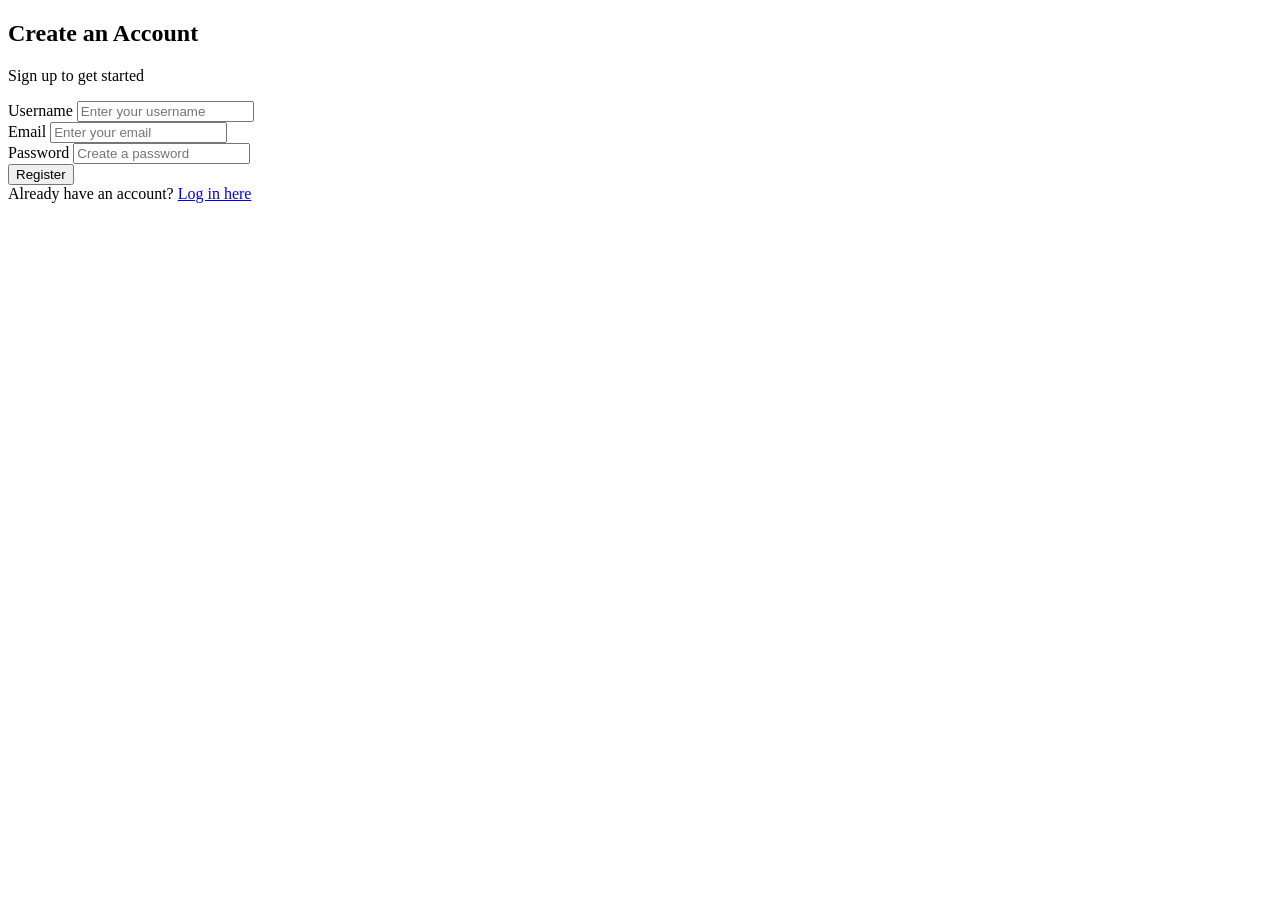
==== index.html @ 398c0ce4 "Create index.html" ====
<!doctype html>
<html lang="en">
  <head>
    <meta charset="UTF-8" />
    <meta name="viewport" content="width=device-width, initial-scale=1.0" />
    <title>Register | Join Us</title>
    <link rel="stylesheet" href="style.css" />
    <link
      href="https://fonts.googleapis.com/css2?family=Inter:wght@400;500;600&display=swap"
      rel="stylesheet"
    />
  </head>
  <body>
    <div class="container">
      <div class="form-wrapper">
        <h2>Create an Account</h2>
        <p>Sign up to get started</p>
        <!-- Form action redirects to login.html on successful submission -->
        <form action="login.html" method="GET">
          <div class="input-group">
            <label for="username">Username</label>
            <input
              type="text"
              id="username"
              name="username"
              placeholder="Enter your username"
              required
            />
          </div>
          <div class="input-group">
            <label for="email">Email</label>
            <input
              type="email"
              id="email"
              name="email"
              placeholder="Enter your email"
              required
            />
          </div>
          <div class="input-group">
            <label for="password">Password</label>
            <input
              type="password"
              id="password"
              name="password"
              placeholder="Create a password"
              required
            />
          </div>
          <!-- This button submits the form and navigates to login.html -->
          <button type="submit" class="btn">Register</button>
        </form>
        <div class="footer-link">
          Already have an account? <a href="login.html">Log in here</a>
        </div>
      </div>
    </div>
  </body>
</html>
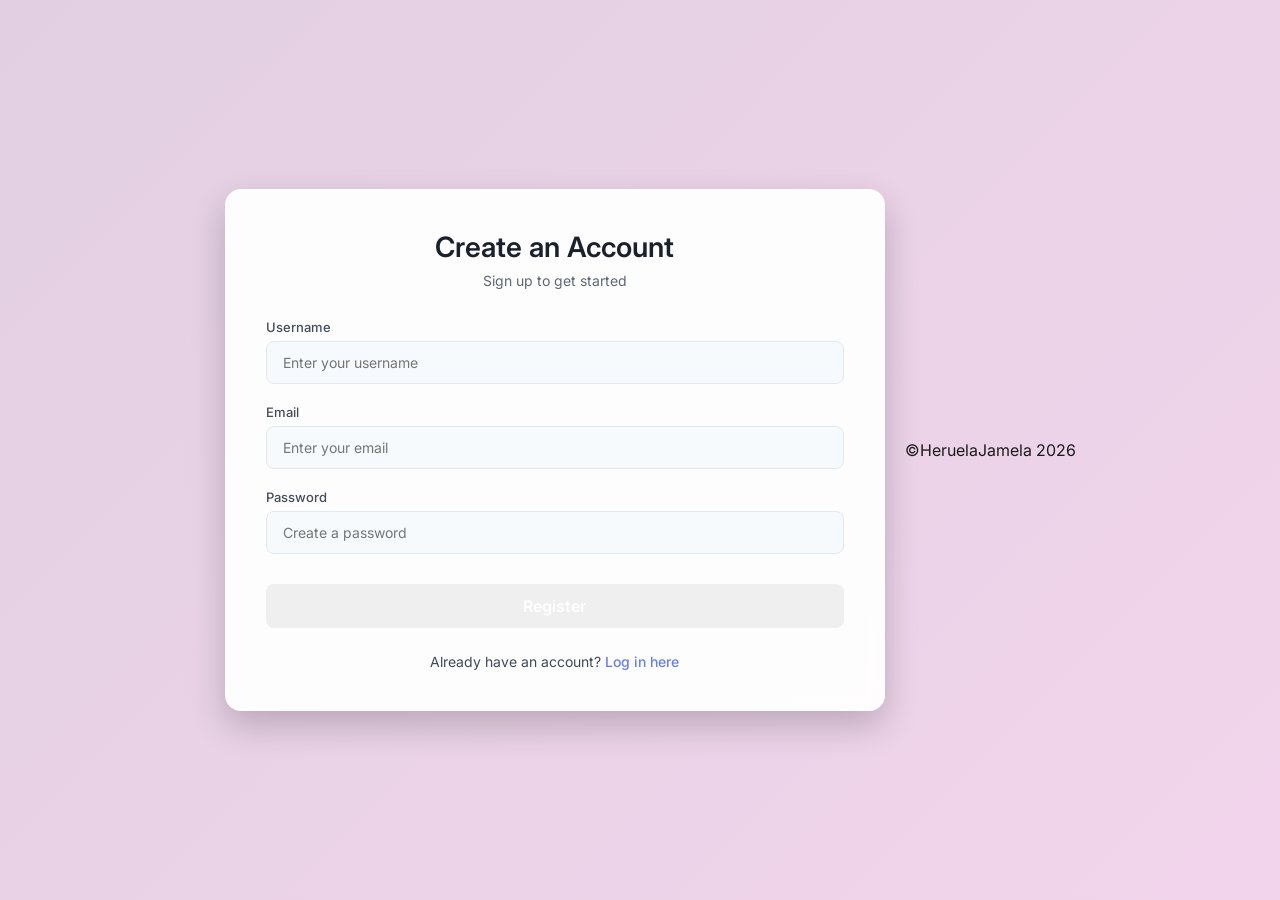
==== commit 71045bf3: "Update index.html" ====
--- a/index.html
+++ b/index.html
@@ -55,5 +55,8 @@
         </div>
       </div>
     </div>
+    <footer>
+    &copy;HeruelaJamela 2026
+</footer>
   </body>
 </html>
--- a/style.css
+++ b/style.css
@@ -0,0 +1,134 @@
+* {
+  margin: 0;
+  padding: 0;
+  box-sizing: border-box;
+  font-family: "Inter", sans-serif;
+}
+
+body {
+  background: linear-gradient(135deg, #e2cfe2 0%, #ecc2e3b0 100%);
+  min-height: 100vh;
+  display: flex;
+  justify-content: center;
+  align-items: center;
+  color: #1d1c1c;
+}
+
+.container {
+  width: 100%;
+  max-width: 700px;
+  padding: 20px;
+}
+
+.form-wrapper {
+  background: rgba(255, 255, 255, 0.95);
+  padding: 40px;
+  border-radius: 16px;
+  box-shadow: 0 15px 35px rgba(0, 0, 0, 0.2);
+  backdrop-filter: blur(10px);
+  border: 1px solid rgba(255, 255, 255, 0.2);
+  text-align: center;
+  animation: fadeIn 0.5s ease-out;
+}
+
+@keyframes fadeIn {
+  from {
+    opacity: 0;
+    transform: translateY(-20px);
+  }
+  to {
+    opacity: 1;
+    transform: translateY(0);
+  }
+}
+
+.form-wrapper h2 {
+  font-size: 28px;
+  font-weight: 600;
+  color: #1a202c;
+  margin-bottom: 8px;
+}
+
+.form-wrapper p {
+  font-size: 14px;
+  color: #5d6674;
+  margin-bottom: 30px;
+}
+
+form {
+  display: flex;
+  flex-direction: column;
+  gap: 20px;
+}
+
+.input-group {
+  text-align: left;
+}
+
+.input-group label {
+  display: block;
+  font-size: 13px;
+  font-weight: 500;
+  color: #454c58;
+  margin-bottom: 6px;
+}
+
+.input-group input {
+  width: 100%;
+  padding: 12px 16px;
+  font-size: 14px;
+  border: 1px solid #e2e8f0;
+  border-radius: 8px;
+  background: #f7fafc;
+  transition: all 0.3s ease;
+  outline: none;
+}
+
+.input-group input:focus {
+  border-color: #3d4772;
+  background: #fff;
+  box-shadow: 0 0 0 3px rgba(102, 126, 234, 0.1);
+}
+
+.btn {
+  width: 100%;
+  padding: 12px;
+  border: none;
+  border-radius: 8px;
+  background: linear-gradient(135deg, #d573d8 100%);
+  color: white;
+  font-size: 16px;
+  font-weight: 600;
+  cursor: pointer;
+  transition:
+    transform 0.2s ease,
+    box-shadow 0.2s ease;
+  margin-top: 10px;
+}
+
+.btn:hover {
+  transform: translateY(-2px);
+  box-shadow: 0 5px 15px rgba(118, 75, 162, 0.3);
+}
+
+.btn:active {
+  transform: translateY(0);
+}
+
+.footer-link {
+  margin-top: 25px;
+  font-size: 14px;
+  color: #404957;
+}
+
+.footer-link a {
+  color: #667eea;
+  text-decoration: none;
+  font-weight: 500;
+  transition: color 0.3s ease;
+}
+
+.footer-link a:hover {
+  color: #764ba2;
+  text-decoration: underline;
+}
